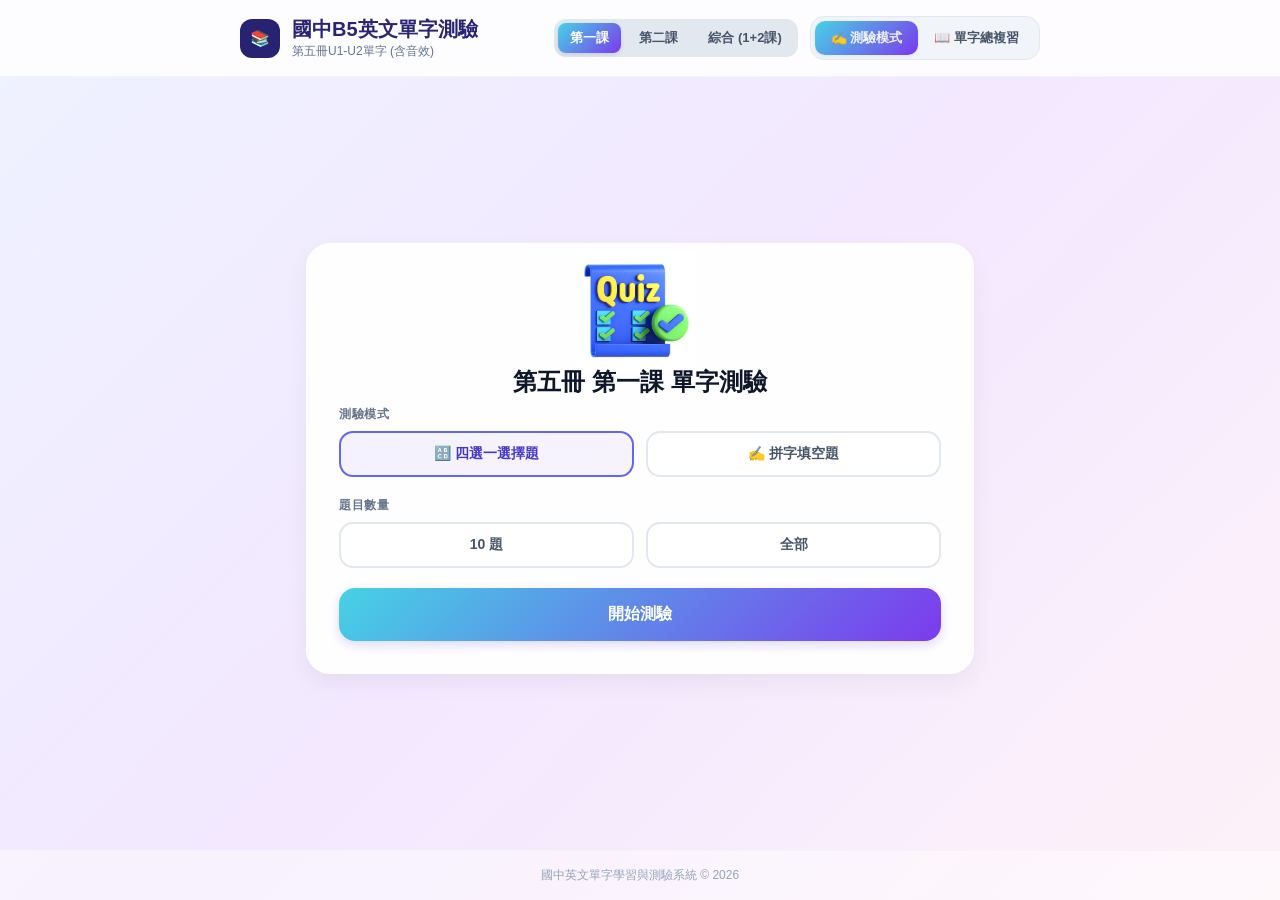
==== index.html @ d7a1de90 "調整layout" ====
<!DOCTYPE html>
<html lang="zh-TW">
<head>
    <meta charset="UTF-8">
    <meta name="viewport" content="width=device-width, initial-scale=1.0">
    <title>國中B5英單測驗</title>
   <link rel="stylesheet" href="style5.css">
</head>
<body>

    <header>
        <div class="header-container">
            <div class="logo-area">
                <div class="logo-icon">📚</div>
                <div class="logo-title">
                    <h1>國中B5英文單字測驗</h1>
                    <p id="current-lesson-subtitle">第五冊U1-U2單字 (含音效)</p>
                </div>
            </div>
            <div class="header-nav" id="tab-menu">
                <!-- 獨立的課程切換按鈕 (包含第一課、第二課、綜合測驗) -->
                <div class="lesson-group">
                    <button onclick="changeLesson('lesson1')" id="lesson1-btn" class="lesson-btn active">第一課</button>
                    <button onclick="changeLesson('lesson2')" id="lesson2-btn" class="lesson-btn">第二課</button>
                    <button onclick="changeLesson('mixed')" id="mixed-btn" class="lesson-btn">綜合 (1+2課)</button>
                </div>
                <!-- 模式切換按鈕 -->
                <div class="tabs">
                    <button onclick="switchTab('quiz')" id="tab-quiz" class="tab-btn active">✍️ 測驗模式</button>
                    <button onclick="switchTab('review')" id="tab-review" class="tab-btn">📖 單字總複習</button>
                </div>
            </div>
        </div>
    </header>

    <main>
        <div id="section-quiz">
            <div style="display:flex; justify-content:flex-end; margin-bottom:10px;">
                <div id="score-badge" class="hidden" style="background:#eef2ff; color:#4338ca; padding:6px 14px; border-radius:12px; font-weight:600; font-size:13px; border:1px solid #c7d2fe;">
                    得分: <span id="current-score">0</span> / <span id="total-questions-badge">10</span>
                </div>
            </div>

            <div id="welcome-screen" class="card">
                <div class="welcome-icon">  <img src="quiz-icon.jfif" alt="測驗圖示" class="small-icon"> </div>

                <h2 id="welcome-title">第五冊 第一課 單字測驗</h2>
                <!-- <p class="desc">請選擇測驗模式與題數：</p> -->

                <div class="section-label">測驗模式</div>
                <div class="grid-2">
                    <button type="button" id="mode-choice" onclick="setQuizMode('choice')" class="option-btn selected">🔠 四選一選擇題</button>
                    <button type="button" id="mode-spell" onclick="setQuizMode('spell')" class="option-btn">✍️ 拼字填空題</button>
                </div>

                <div class="section-label">題目數量</div>
                <div class="grid-2">
                    <button type="button" class="option-btn count-btn" onclick="setQuestionCount(10, this)">10 題</button>
                    <button type="button" class="option-btn count-btn" onclick="setQuestionCount('all', this)">全部</button>
                </div>

                <button onclick="startQuiz()" class="primary-btn">開始測驗</button>
            </div>

            <div id="quiz-screen" class="card hidden">
                <div class="progress-box">
                    <div class="progress-info">
                        <span id="question-progress">題目 1 / 10</span>
                        <span id="progress-percentage">10%</span>
                    </div>
                    <div class="progress-bar-bg">
                        <div id="progress-bar" class="progress-bar-fill"></div>
                    </div>
                </div>

                <div style="text-align: center;">
                    <span id="question-phonetic" class="phonetic-badge">['sæbdʒɪkt]</span>
                    <div style="font-size: 14px; font-weight: 600; color: #64748b;">請問下列中文對應的英文單字為何？</div>
                    <div id="question-meaning" class="meaning-box">學科 n.</div>
                </div>

                <div id="options-container" class="choice-grid"></div>

                <div id="spell-container" class="hidden">
                    <div class="spell-box">
                        <input type="text" id="spell-input" autocomplete="off" placeholder="請輸入英文單字..." class="spell-input">
                        <button onclick="submitSpelling()" class="spell-submit">送出</button>
                    </div>
                    <div id="spell-feedback" class="hidden" style="font-weight:600; font-size:14px; margin-top:8px;"></div>
                </div>

                <div style="display:flex; justify-content:flex-end; margin-top:20px;">
                    <button id="next-btn" onclick="nextQuestion()" disabled class="primary-btn" style="width: auto; padding: 12px 24px; background: #e2e8f0; color: #94a3b8; cursor: not-allowed; box-shadow:none;">下一題</button>
                </div>
            </div>

            <div id="result-screen" class="card hidden" style="text-align: center;">
                <!-- <div id="result-icon" class="welcome-icon">🏆</div> -->
                <h2>📝測驗完成！</h2>
                <!-- <p id="result-comment" class="desc">太棒了！你對單字的掌握度相當高！</p> -->
                
                <div style="background:#eef2ff; border:1px solid #c7d2fe; border-radius:16px; padding:20px; max-width:240px; margin: 0 auto 24px;">
                    <div style="font-size:12px; color:#4f46e5; font-weight:600; margin-bottom:4px;">最終得分</div>
                    <div style="font-size:36px; font-weight:800; color:#4338ca;"><span id="final-score">8</span> <span style="font-size:18px; color:#818cf8;" id="final-total">/ 10</span></div>
                </div>

                <div style="display:flex; gap:12px; justify-content:center; flex-wrap: wrap;">
                    <button onclick="startQuiz()" class="primary-btn" style="width:auto; padding:12px 24px;">再測驗一次</button>
                    <button onclick="reviewMistakes()" id="review-btn" class="hidden" style="padding:12px 24px; background:white; border:2px solid #e2e8f0; border-radius:16px; font-weight:600; color:#334155; cursor:pointer;">查看錯題解析</button>
                    <button onclick="resetToWelcome()" style="padding:12px 24px; background:#f1f5f9; border:2px solid #cbd5e1; border-radius:16px; font-weight:600; color:#334155; cursor:pointer;">🏠 回首頁</button>
                </div>
            </div>

            <div id="review-screen" class="card hidden">
                <h2>📖 錯題詳解</h2>
                <div id="mistakes-list" style="max-height: 50vh; overflow-y: auto; margin: 16px 0; display:flex; flex-direction:column; gap:12px;"></div>
                <button onclick="resetToWelcome()" class="primary-btn" style="background:#334155;">返回首頁</button>
            </div>
        </div>

        <div id="section-review" class="card hidden">
            <h2 id="review-title" style="margin-bottom:4px; text-align:left;">第五冊第一課單字總複習</h2>
            <p class="desc" style="text-align:left; margin-bottom:16px;">完整收錄本課核心單字，可透過搜尋欄快速查找。</p>
            <input type="text" id="vocab-search" oninput="filterVocabList()" placeholder="搜尋英文單字或中文意思..." class="search-input">
            
            <div class="table-container">
                <table>
                    <thead>
                        <tr>
                            <th>英文單字</th>
                            <th>音標</th>
                            <th>詞性與字義</th>
                        </tr>
                    </thead>
                    <tbody id="vocab-table-body"></tbody>
                </table>
            </div>
        </div>
    </main>

    <footer>
        國中英文單字學習與測驗系統 &copy; 2026
    </footer>

 <!-- 1. 先引入單字資料檔 -->
    <script src="juniorB5.js"></script>

    <script>
        // --- 音效工具 (Web Audio API) ---
        let audioCtx = null;

        function initAudio() {
            if (!audioCtx) {
                audioCtx = new (window.AudioContext || window.webkitAudioContext)();
            }
        }

        function playCorrectSound() {
            try {
                initAudio();
                if (audioCtx.state === 'suspended') audioCtx.resume();
                
                const now = audioCtx.currentTime;
                const osc1 = audioCtx.createOscillator();
                const gain1 = audioCtx.createGain();
                osc1.type = 'sine';
                osc1.frequency.setValueAtTime(587.33, now);
                gain1.gain.setValueAtTime(0.2, now);
                gain1.gain.exponentialRampToValueAtTime(0.001, now + 0.2);
                osc1.connect(gain1);
                gain1.connect(audioCtx.destination);
                osc1.start(now);
                osc1.stop(now + 0.2);

                const osc2 = audioCtx.createOscillator();
                const gain2 = audioCtx.createGain();
                osc2.type = 'sine';
                osc2.frequency.setValueAtTime(880, now + 0.15);
                gain2.gain.setValueAtTime(0.2, now + 0.15);
                gain2.gain.exponentialRampToValueAtTime(0.001, now + 0.4);
                osc2.connect(gain2);
                gain2.connect(audioCtx.destination);
                osc2.start(now + 0.15);
                osc2.stop(now + 0.4);
            } catch (e) {
                console.log(e);
            }
        }

        function playWrongSound() {
            try {
                initAudio();
                if (audioCtx.state === 'suspended') audioCtx.resume();

                const now = audioCtx.currentTime;
                const osc = audioCtx.createOscillator();
                const gain = audioCtx.createGain();
                
                osc.type = 'sawtooth';
                osc.frequency.setValueAtTime(220, now);
                osc.frequency.exponentialRampToValueAtTime(146.83, now + 0.35);
                
                gain.gain.setValueAtTime(0.15, now);
                gain.gain.exponentialRampToValueAtTime(0.001, now + 0.35);
                
                osc.connect(gain);
                gain.connect(audioCtx.destination);
                
                osc.start(now);
                osc.stop(now + 0.35);
            } catch (e) {
                console.log(e);
            }
        }

        // 單字資料庫
        
        // 自動組合混合單字庫（第一課 + 第二課）
        lessonsData.mixed = [...lessonsData.lesson1, ...lessonsData.lesson2];

        let currentLessonKey = 'lesson1';
        let vocabList = lessonsData[currentLessonKey];

        let selectedMode = 'choice';
        let questionCount = 10;
        let currentQuiz = [];
        let currentIndex = 0;
        let score = 0;
        let userAnswers = [];
        let answered = false;

        function changeLesson(lessonKey) {
            currentLessonKey = lessonKey;
            vocabList = lessonsData[currentLessonKey];
            
            // 切換按鈕樣式
            document.getElementById('lesson1-btn').className = lessonKey === 'lesson1' ? 'lesson-btn active' : 'lesson-btn';
            document.getElementById('lesson2-btn').className = lessonKey === 'lesson2' ? 'lesson-btn active' : 'lesson-btn';
            document.getElementById('mixed-btn').className = lessonKey === 'mixed' ? 'lesson-btn active' : 'lesson-btn';

            const lessonNames = {
                lesson1: "第五冊 第一課",
                lesson2: "第五冊 第二課",
                mixed: "第五冊 綜合 (1+2課)"
            };
            
            document.getElementById('current-lesson-subtitle').innerText = `${lessonNames[lessonKey]}核心單字庫 (含音效)`;
            document.getElementById('welcome-title').innerText = `${lessonNames[lessonKey]} 單字測驗`;
            document.getElementById('review-title').innerText = `${lessonNames[lessonKey]}單字總複習`;
            
                        
            if(!document.getElementById('section-review').classList.contains('hidden')) {
                renderVocabTable(vocabList);
            }
        }

        function switchTab(tab) {
            const btnQuiz = document.getElementById('tab-quiz');
            const btnReview = document.getElementById('tab-review');
            const secQuiz = document.getElementById('section-quiz');
            const secReview = document.getElementById('section-review');

            if (tab === 'quiz') {
                btnQuiz.className = "tab-btn active";
                btnReview.className = "tab-btn";
                secQuiz.classList.remove('hidden');
                secReview.classList.add('hidden');
            } else {
                btnReview.className = "tab-btn active";
                btnQuiz.className = "tab-btn";
                secReview.classList.remove('hidden');
                secQuiz.classList.add('hidden');
                renderVocabTable(vocabList);
            }
        }

        function renderVocabTable(data) {
            const tbody = document.getElementById('vocab-table-body');
            tbody.innerHTML = '';
            data.forEach(item => {
                const tr = document.createElement('tr');
                tr.innerHTML = `
                    <td style="font-weight:700; color:#4338ca;">${item.word}</td>
                    <td style="font-family:monospace; color:#64748b; font-size:12px;">${item.phonetic}</td>
                    <td>${item.meaning}</td>
                `;
                tbody.appendChild(tr);
            });
        }

        function filterVocabList() {
            const query = document.getElementById('vocab-search').value.toLowerCase();
            const filtered = vocabList.filter(item => 
                item.word.toLowerCase().includes(query) || 
                item.meaning.toLowerCase().includes(query) ||
                item.phonetic.toLowerCase().includes(query)
            );
            renderVocabTable(filtered);
        }

        function setQuizMode(mode) {
            selectedMode = mode;
            document.getElementById('mode-choice').className = mode === 'choice' ? 'option-btn selected' : 'option-btn';
            document.getElementById('mode-spell').className = mode === 'spell' ? 'option-btn selected' : 'option-btn';
        }

        function setQuestionCount(count, el) {
            questionCount = count;
            document.querySelectorAll('.count-btn').forEach(b => b.classList.remove('selected'));
            el.classList.add('selected');
        }

        function shuffleArray(array) {
            let currentIndex = array.length, randomIndex;
            while (currentIndex !== 0) {
                randomIndex = Math.floor(Math.random() * currentIndex);
                currentIndex--;
                [array[currentIndex], array[randomIndex]] = [array[randomIndex], array[currentIndex]];
            }
            return array;
        }

        function startQuiz() {

// 檢查是否為手機版（例如視窗寬度 <= 768px）
  if (window.innerWidth <= 768) {
    // 只有手機版才加上這個 class 來隱藏上方選項與設定
    document.body.classList.add('quiz-running');
  }

            score = 0;
            currentIndex = 0;
            userAnswers = [];
            
            const shuffled = shuffleArray([...vocabList]);


            // const actualCount = Math.min(questionCount, shuffled.length);
            // 判斷如果選擇的是 'all' 就用全部單字量，否則就是數字 (10)
            const actualCount = (questionCount === 'all') ? shuffled.length : Math.min(questionCount, shuffled.length);
            
            currentQuiz = shuffled.slice(0, actualCount).map(item => {
                const otherOptions = vocabList.filter(v => v.word !== item.word);
                const shuffledOthers = shuffleArray([...otherOptions]).slice(0, 3);
                const options = shuffleArray([item.word, ...shuffledOthers.map(o => o.word)]);
                return { ...item, options: options };
            });

            document.getElementById('total-questions-badge').innerText = actualCount;
            document.getElementById('welcome-screen').classList.add('hidden');
            document.getElementById('result-screen').classList.add('hidden');
            document.getElementById('review-screen').classList.add('hidden');
            document.getElementById('quiz-screen').classList.remove('hidden');
            document.getElementById('score-badge').classList.remove('hidden');

            loadQuestion();
        }

        function loadQuestion() {
            answered = false;
            const q = currentQuiz[currentIndex];
            const total = currentQuiz.length;
            const qNum = currentIndex + 1;

            document.getElementById('question-progress').innerText = `題目 ${qNum} / ${total}`;
            const percentage = Math.round((qNum / total) * 100);
            document.getElementById('progress-percentage').innerText = `${percentage}%`;
            document.getElementById('progress-bar').style.width = `${percentage}%`;
            document.getElementById('current-score').innerText = score;

            document.getElementById('question-phonetic').innerText = q.phonetic;
            document.getElementById('question-meaning').innerText = q.meaning;

            const choiceContainer = document.getElementById('options-container');
            const spellContainer = document.getElementById('spell-container');

            if (selectedMode === 'choice') {
                choiceContainer.classList.remove('hidden');
                spellContainer.classList.add('hidden');
                choiceContainer.innerHTML = '';
                
                q.options.forEach((opt, idx) => {
                    const btn = document.createElement('button');
                    btn.className = "choice-item";
                    btn.innerHTML = `<span><span class="choice-idx">${String.fromCharCode(65 + idx)}</span>${opt}</span>`;
                    btn.onclick = () => selectOption(opt, btn, q.word);
                    choiceContainer.appendChild(btn);
                });
            } else {
                choiceContainer.classList.add('hidden');
                spellContainer.classList.remove('hidden');
                const spellInput = document.getElementById('spell-input');
                spellInput.value = '';
                spellInput.disabled = false;
                spellInput.focus();
                document.getElementById('spell-feedback').classList.add('hidden');
            }

            const nextBtn = document.getElementById('next-btn');
            nextBtn.disabled = true;
            nextBtn.style.background = "#e2e8f0";
            nextBtn.style.color = "#94a3b8";
            nextBtn.style.cursor = "not-allowed";
        }

        function selectOption(selectedOpt, selectedBtn, correctWord) {
            if (answered) return;
            answered = true;

            const isCorrect = (selectedOpt === correctWord);
            if (isCorrect) {
                score++;
                playCorrectSound();
                selectedBtn.className = "choice-item correct";
                selectedBtn.innerHTML += `<span style="color:#059669; font-weight:700;">✓ 正確</span>`;
            } else {
                playWrongSound();
                selectedBtn.className = "choice-item wrong";
                selectedBtn.innerHTML += `<span style="color:#dc2626; font-weight:700;">✕ 錯誤</span>`;
                
                const allBtns = document.getElementById('options-container').children;
                for (let b of allBtns) {
                    if (b.innerText.includes(correctWord)) {
                        b.className = "choice-item correct";
                        b.innerHTML += `<span style="color:#059669; font-weight:700;">正確答案</span>`;
                    }
                }
            }

            userAnswers.push({ question: currentQuiz[currentIndex], selected: selectedOpt, correct: correctWord, isCorrect: isCorrect });
            document.getElementById('current-score').innerText = score;
            enableNextButton();
        }

        function submitSpelling() {
            if (answered) return;
            const spellInput = document.getElementById('spell-input');
            const userVal = spellInput.value.trim().toLowerCase();
            if (!userVal) return;

            answered = true;
            spellInput.disabled = true;

            const q = currentQuiz[currentIndex];
            const isCorrect = (userVal === q.word.toLowerCase());

            const feedback = document.getElementById('spell-feedback');
            feedback.classList.remove('hidden');

            if (isCorrect) {
                score++;
                playCorrectSound();
                feedback.style.color = "#059669";
                feedback.innerText = `✓ 答對了！正確答案是：${q.word}`;
            } else {
                playWrongSound();
                feedback.style.color = "#dc2626";
                feedback.innerText = `✕ 答錯了。正確答案為：${q.word}`;
            }

            userAnswers.push({ question: q, selected: spellInput.value.trim(), correct: q.word, isCorrect: isCorrect });
            document.getElementById('current-score').innerText = score;
            enableNextButton();
        }

        function enableNextButton() {
            const nextBtn = document.getElementById('next-btn');
            nextBtn.disabled = false;
            nextBtn.style.background = "linear-gradient(135deg, #4f46e5 0%, #7c3aed 100%)";
            nextBtn.style.color = "white";
            nextBtn.style.cursor = "pointer";
            
            if (currentIndex === currentQuiz.length - 1) {
                nextBtn.innerText = "查看成績";
            } else {
                nextBtn.innerText = "下一題";
            }
        }

        document.addEventListener('keydown', (e) => {
            if (e.key === 'Enter') {
                if (selectedMode === 'spell' && !document.getElementById('spell-container').classList.contains('hidden') && !answered) {
                    submitSpelling();
                } else if (!document.getElementById('next-btn').disabled && !document.getElementById('quiz-screen').classList.contains('hidden')) {
                    nextQuestion();
                }
            }
        });

        function nextQuestion() {
            currentIndex++;
            if (currentIndex < currentQuiz.length) {
                loadQuestion();
            } else {
                showResult();
            }
        }

        function showResult() {
            document.getElementById('quiz-screen').classList.add('hidden');
            document.getElementById('score-badge').classList.add('hidden');
            document.getElementById('result-screen').classList.remove('hidden');

            document.getElementById('final-score').innerText = score;
            document.getElementById('final-total').innerText = `/ ${currentQuiz.length}`;

            const reviewBtn = document.getElementById('review-btn');
            const hasMistakes = userAnswers.some(a => !a.isCorrect);
            if (hasMistakes) {
                reviewBtn.classList.remove('hidden');
            } else {
                reviewBtn.classList.add('hidden');
            }
        }

        function reviewMistakes() {
            document.getElementById('result-screen').classList.add('hidden');
            document.getElementById('review-screen').classList.remove('hidden');

            const container = document.getElementById('mistakes-list');
            container.innerHTML = '';

            const mistakes = userAnswers.filter(a => !a.isCorrect);
            mistakes.forEach(m => {
                const div = document.createElement('div');
                div.style.cssText = "background:#f8fafc; border:1px solid #e2e8f0; border-radius:14px; padding:14px; text-align:left;";
                div.innerHTML = `
                    <div style="display:flex; justify-content:space-between; align-items:center; margin-bottom:6px;">
                        <span style="font-weight:700; font-size:16px; color:#1e293b;">${m.question.meaning}</span>
                        <span style="background:#eef2ff; color:#4f46e5; padding:2px 8px; border-radius:6px; font-size:12px;">${m.question.phonetic}</span>
                    </div>
                    <div style="font-size:14px; display:flex; gap:16px;">
                        <span style="color:#dc2626;">你的回答: <b>${m.selected || '(未填寫)'}</b></span>
                        <span style="color:#059669;">正確答案: <b>${m.correct}</b></span>
                    </div>
                `;
                container.appendChild(div);
            });
        }

        function resetToWelcome() {
            document.getElementById('result-screen').classList.add('hidden');
            document.getElementById('review-screen').classList.add('hidden');
            document.getElementById('welcome-screen').classList.remove('hidden');

            // 確保回到首頁時解除手機版的隱藏狀態
            document.body.classList.remove('quiz-running');
        }
    </script>
</body>
</html>
---- style5.css ----
* { box-sizing: border-box; margin: 0; padding: 0; font-family: 'Segoe UI', Tahoma, Geneva, Verdana, sans-serif; }
        body { background: linear-gradient(135deg, #eef2ff 0%, #f3e8ff 50%, #fdf2f8 100%); min-height: 100vh; display: flex; flex-direction: column; justify-content: space-between; color: #1e293b; }
        header { background: rgba(255, 255, 255, 0.85); backdrop-filter: blur(10px); border-bottom: 1px solid #f1f5f9; padding: 16px 24px; position: sticky; top: 0; z-index: 50; }
        .header-container { max-width: 800px; margin: 0 auto; display: flex; justify-content: space-between; align-items: center; flex-wrap: wrap; gap: 12px; }
        
        /* 標題區 */
        .logo-area { display: flex; align-items: center; gap: 12px; }
        .logo-icon { background: #272372; color: white; padding: 10px; border-radius: 12px; font-weight: bold; }
        .logo-title h1 { font-size: 20px; color: #2b2474; }
        .logo-title p { font-size: 12px; color: #64748b; }
        
        .header-nav { display: flex; gap: 12px; align-items: center; flex-wrap: wrap; }
        
        /* 獨立的課程切換按鈕群組 */
        .lesson-group { display: flex; gap: 6px; background: #e2e8f0; padding: 4px; border-radius: 12px; }
        .lesson-btn { padding: 6px 12px; border-radius: 8px; font-size: 13px; font-weight: 600; border: none; cursor: pointer; transition: all 0.2s; background: transparent; color: #475569; }
        .lesson-btn.active { background: linear-gradient(135deg, #46d2e5 0%, #7c3aed 100%); color: white; box-shadow: 0 2px 4px rgba(0,0,0,0.1); }
        /* #4f46e5 */

        /* 測驗與單字複習 切換按鈕群組 */
        .tabs { display: flex; background: #f1f5f9; padding: 4px; border-radius: 14px; border: 1px solid #e2e8f0; }
        .tab-btn { padding: 8px 16px; border-radius: 10px; font-size: 13px; font-weight: 600; border: none; cursor: pointer; transition: all 0.2s; background: transparent; color: #475569; }
        .tab-btn.active { background: linear-gradient(135deg, #46d2e5 0%, #7c3aed 100%); color: #f5f4f8; box-shadow: 0 2px 4px rgba(0,0,0,0.05); }

        main { max-width: 700px; width: 100%; margin: 5px auto; padding: 0 16px; flex-grow: 1; display: flex; flex-direction: column; justify-content: center; }
        .card { background: rgba(255, 255, 255, 0.95); backdrop-filter: blur(10px); border-radius: 24px; padding: 32px; box-shadow: 0 10px 25px rgba(0,0,0,0.05); border: 1px solid #ffffff; margin-bottom: 20px; }
        
        .hidden { display: none !important; }
        
        .welcome-icon { width: 70px; height: 70px; background: #e0e7ff; color: #4f46e5; border-radius: 20px; display: flex; align-items: center; justify-content: center; font-size: 30px; margin: 0 auto 20px; }
        h2 { font-size: 24px; text-align: center; margin-bottom: 8px; color: #0f172a; }
        /* .desc { text-align: center; color: #64748b; font-size: 14px; margin-bottom: 24px; } */
        
        .section-label { font-size: 12px; font-weight: 700; color: #64748b; text-transform: uppercase; margin-bottom: 8px; letter-spacing: 0.5px; }
        .grid-2 { display: grid; grid-template-columns: 1fr 1fr; gap: 12px; margin-bottom: 20px; }
        .grid-3 { display: grid; grid-template-columns: 1fr 1fr 1fr; gap: 12px; margin-bottom: 24px; }
        
        .option-btn { padding: 12px; border-radius: 14px; border: 2px solid #e2e8f0; background: #ffffff; font-weight: 600; font-size: 14px; color: #475569; cursor: pointer; display: flex; align-items: center; justify-content: center; gap: 8px; transition: all 0.2s; }
        /* .option-btn.selected { border-color: #4f46e5; background: #eef2ff; color: #4f46e5; } */

        /* 被選中的選項按鈕：加入漂亮的漸層邊框或柔和底色 */

        .option-btn.selected {
            border-color: #6366f1;
            background: linear-gradient(135deg, rgba(99, 102, 241, 0.08) 0%, rgba(124, 58, 237, 0.05) 100%);
            color: #4338ca;
            /* box-shadow: 0 4px 12px rgba(99, 102, 241, 0.15); */
        }



        /* 開始測驗的按紐 */
      
        .primary-btn { width: 100%; padding: 16px; background: linear-gradient(135deg, #46d2e5 0%, #7c3aed 100%); color: white; border: none; border-radius: 16px; font-size: 16px; font-weight: 600; cursor: pointer; box-shadow: 0 4px 12px rgba(79, 70, 229, 0.2); transition: transform 0.1s, box-shadow 0.2s; }
        .primary-btn:hover { transform: scale(1.01); box-shadow: 0 6px 16px rgba(79, 70, 229, 0.3); }
        .primary-btn:active { transform: scale(0.99); }
        .primary-btn:disabled { background: #cbd5e1; cursor: not-allowed; box-shadow: none; transform: none; }

        .progress-box { margin-bottom: 20px; }
        .progress-info { display: flex; justify-content: space-between; font-size: 12px; font-weight: 600; color: #94a3b8; margin-bottom: 6px; }
        .progress-bar-bg { width: 100%; background: #f1f5f9; height: 10px; border-radius: 999px; overflow: hidden; }
        .progress-bar-fill { background: #4f46e5; height: 100%; width: 10%; transition: width 0.3s ease; border-radius: 999px; }

        .phonetic-badge { display: inline-block; background: #eef2ff; color: #4f46e5; font-size: 12px; padding: 4px 12px; border-radius: 999px; font-weight: 600; margin-bottom: 12px; }
        .meaning-box { font-size: 26px; font-weight: 800; color: #4338ca; background: #eef2ff; padding: 18px; border-radius: 16px; border: 1px solid #c7d2fe; text-align: center; margin: 16px 0 24px; }
        
        .choice-grid { display: grid; grid-template-columns: 1fr  1fr; gap: 12px; margin-bottom: 24px; }
        .choice-item { text-align: left; padding: 16px; border-radius: 16px; border: 2px solid #f1f5f9; background: #f8fafc; font-weight: 600; font-size: 18px; color: #334155; cursor: pointer; display: flex; align-items: center; justify-content: space-between; transition: all 0.2s; }
        .choice-item:hover { background: #eef2ff; border-color: #c7d2fe; }
        .choice-idx { width: 24px; height: 24px; background: #e2e8f0; color: #475569; border-radius: 6px; display: inline-flex; align-items: center; justify-content: center; font-size: 12px; margin-right: 12px; }
        
        .choice-item.correct { border-color: #10b981; background: #ecfdf5; color: #065f46; }
        .choice-item.wrong { border-color: #ef4444; background: #fef2f2; color: #991b1b; }

        .spell-box { display: flex; gap: 8px; margin-bottom: 24px; }
        .spell-input { flex-grow: 1; padding: 16px; border-radius: 16px; border: 2px solid #e2e8f0; font-size: 16px; font-weight: 600; outline: none; transition: border-color 0.2s; }
        .spell-input:focus { border-color: #4f46e5; }
        .spell-submit { padding: 0 24px; background: #4f46e5; color: white; border: none; border-radius: 16px; font-weight: 600; cursor: pointer; }
        
        .search-input { width: 100%; padding: 12px 16px; border-radius: 14px; border: 2px solid #e2e8f0; font-size: 14px; margin-bottom: 16px; outline: none; }
        .search-input:focus { border-color: #4f46e5; }
        .table-container { max-height: 55vh; overflow-y: auto; border: 1px solid #f1f5f9; border-radius: 12px; }
        table { width: 100%; border-collapse: collapse; text-align: left; }
        th { background: #f8fafc; padding: 12px; font-size: 12px; font-weight: 700; color: #64748b; position: sticky; top: 0; border-bottom: 1px solid #e2e8f0; }
        td { padding: 12px; font-size: 14px; border-bottom: 1px solid #f1f5f9; }
        tr:hover { background: #f8fafc; }

        footer { text-align: center; padding: 16px; font-size: 12px; color: #94a3b8; border-top: 1px solid #f1f5f9; background: rgba(255,255,255,0.4); }
   

        /* 預設（電腦版）維持原本的顯示 */
/* 當螢幕寬度小於或等於 768px（手機版尺寸）且進入測驗時 */
@media (max-width: 768px) {
  body.quiz-running #tab-menu,
  body.quiz-running #welcome-screen {
    display: none !important;
  }
  
  body.quiz-running #quiz-screen {
    margin-top: 0 !important;
  }
}



.small-icon {
    width: 120px;       /* 依需求調整圖示大小，例如 20px 到 32px */
    height: 120px;
    object-fit: contain;
    vertical-align: middle; /* 讓圖示與旁邊的文字垂直置中對齊 */
    margin-right: 6px;      /* 圖示與文字的間距 */
}
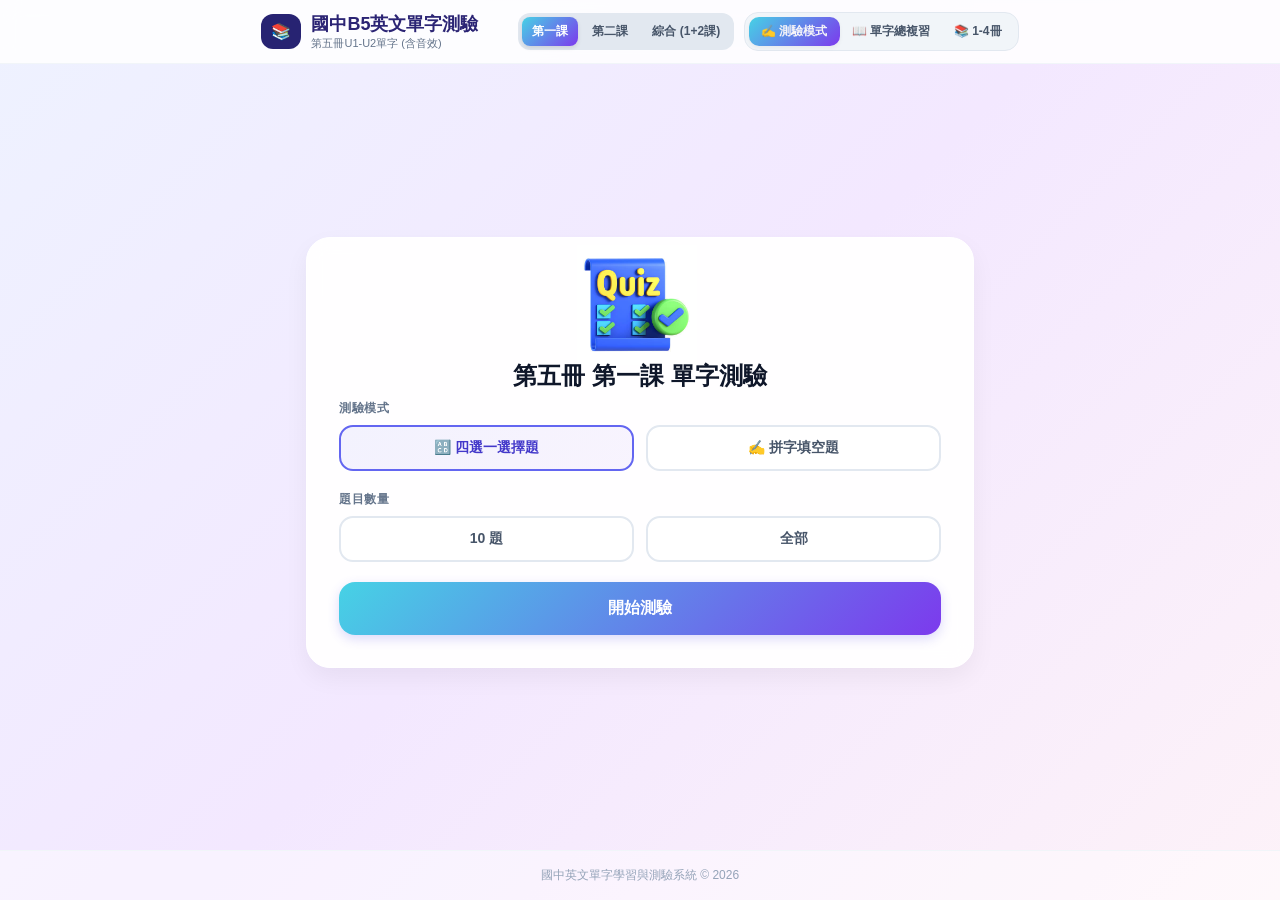
==== commit 734f686d: "增加第1-3冊單字" ====
--- a/index.html
+++ b/index.html
@@ -28,6 +28,8 @@
                 <div class="tabs">
                     <button onclick="switchTab('quiz')" id="tab-quiz" class="tab-btn active">✍️ 測驗模式</button>
                     <button onclick="switchTab('review')" id="tab-review" class="tab-btn">📖 單字總複習</button>
+                    <button onclick="location.href='index_whole.html'" class="tab-btn">📚 1-4冊</button>
+                   
                 </div>
             </div>
         </div>
@@ -241,7 +243,8 @@
             const lessonNames = {
                 lesson1: "第五冊 第一課",
                 lesson2: "第五冊 第二課",
-                mixed: "第五冊 綜合 (1+2課)"
+                mixed: "第五冊 綜合 (1+2課)"           
+                
             };
             
             document.getElementById('current-lesson-subtitle').innerText = `${lessonNames[lessonKey]}核心單字庫 (含音效)`;
--- a/style5.css
+++ b/style5.css
@@ -1,96 +1,84 @@
+* { box-sizing: border-box; margin: 0; padding: 0; font-family: 'Segoe UI', Tahoma, Geneva, Verdana, sans-serif; }
+body { background: linear-gradient(135deg, #eef2ff 0%, #f3e8ff 50%, #fdf2f8 100%); min-height: 100vh; display: flex; flex-direction: column; justify-content: space-between; color: #1e293b; }
+header { background: rgba(255, 255, 255, 0.85); backdrop-filter: blur(10px); border-bottom: 1px solid #f1f5f9; padding: 12px 24px; position: sticky; top: 0; z-index: 50; }
 
-        * { box-sizing: border-box; margin: 0; padding: 0; font-family: 'Segoe UI', Tahoma, Geneva, Verdana, sans-serif; }
-        body { background: linear-gradient(135deg, #eef2ff 0%, #f3e8ff 50%, #fdf2f8 100%); min-height: 100vh; display: flex; flex-direction: column; justify-content: space-between; color: #1e293b; }
-        header { background: rgba(255, 255, 255, 0.85); backdrop-filter: blur(10px); border-bottom: 1px solid #f1f5f9; padding: 16px 24px; position: sticky; top: 0; z-index: 50; }
-        .header-container { max-width: 800px; margin: 0 auto; display: flex; justify-content: space-between; align-items: center; flex-wrap: wrap; gap: 12px; }
-        
-        /* 標題區 */
-        .logo-area { display: flex; align-items: center; gap: 12px; }
-        .logo-icon { background: #272372; color: white; padding: 10px; border-radius: 12px; font-weight: bold; }
-        .logo-title h1 { font-size: 20px; color: #2b2474; }
-        .logo-title p { font-size: 12px; color: #64748b; }
-        
-        .header-nav { display: flex; gap: 12px; align-items: center; flex-wrap: wrap; }
-        
-        /* 獨立的課程切換按鈕群組 */
-        .lesson-group { display: flex; gap: 6px; background: #e2e8f0; padding: 4px; border-radius: 12px; }
-        .lesson-btn { padding: 6px 12px; border-radius: 8px; font-size: 13px; font-weight: 600; border: none; cursor: pointer; transition: all 0.2s; background: transparent; color: #475569; }
-        .lesson-btn.active { background: linear-gradient(135deg, #46d2e5 0%, #7c3aed 100%); color: white; box-shadow: 0 2px 4px rgba(0,0,0,0.1); }
-        /* #4f46e5 */
+/* 修正：把寬度限制放寬，並強制設定不換行 (nowrap) */
+.header-container { max-width: 1400px; margin: 0 auto; display: flex; justify-content: center; align-items: center; flex-wrap: nowrap; gap: 40px; }
+/* 標題區 */
+.logo-area { display: flex; align-items: center; gap: 10px; flex-shrink: 0; }
+.logo-icon { background: #272372; color: white; padding: 8px 10px; border-radius: 12px; font-weight: bold; }
+.logo-title h1 { font-size: 18px; color: #2b2474; white-space: nowrap; }
+.logo-title p { font-size: 11px; color: #64748b; white-space: nowrap; }
 
-        /* 測驗與單字複習 切換按鈕群組 */
-        .tabs { display: flex; background: #f1f5f9; padding: 4px; border-radius: 14px; border: 1px solid #e2e8f0; }
-        .tab-btn { padding: 8px 16px; border-radius: 10px; font-size: 13px; font-weight: 600; border: none; cursor: pointer; transition: all 0.2s; background: transparent; color: #475569; }
-        .tab-btn.active { background: linear-gradient(135deg, #46d2e5 0%, #7c3aed 100%); color: #f5f4f8; box-shadow: 0 2px 4px rgba(0,0,0,0.05); }
+/* 導覽列與按鈕區同樣強制不換行 */
+.header-nav { display: flex; gap: 10px; align-items: center; flex-wrap: nowrap; flex-shrink: 0; }
 
-        main { max-width: 700px; width: 100%; margin: 5px auto; padding: 0 16px; flex-grow: 1; display: flex; flex-direction: column; justify-content: center; }
-        .card { background: rgba(255, 255, 255, 0.95); backdrop-filter: blur(10px); border-radius: 24px; padding: 32px; box-shadow: 0 10px 25px rgba(0,0,0,0.05); border: 1px solid #ffffff; margin-bottom: 20px; }
-        
-        .hidden { display: none !important; }
-        
-        .welcome-icon { width: 70px; height: 70px; background: #e0e7ff; color: #4f46e5; border-radius: 20px; display: flex; align-items: center; justify-content: center; font-size: 30px; margin: 0 auto 20px; }
-        h2 { font-size: 24px; text-align: center; margin-bottom: 8px; color: #0f172a; }
-        /* .desc { text-align: center; color: #64748b; font-size: 14px; margin-bottom: 24px; } */
-        
-        .section-label { font-size: 12px; font-weight: 700; color: #64748b; text-transform: uppercase; margin-bottom: 8px; letter-spacing: 0.5px; }
-        .grid-2 { display: grid; grid-template-columns: 1fr 1fr; gap: 12px; margin-bottom: 20px; }
-        .grid-3 { display: grid; grid-template-columns: 1fr 1fr 1fr; gap: 12px; margin-bottom: 24px; }
-        
-        .option-btn { padding: 12px; border-radius: 14px; border: 2px solid #e2e8f0; background: #ffffff; font-weight: 600; font-size: 14px; color: #475569; cursor: pointer; display: flex; align-items: center; justify-content: center; gap: 8px; transition: all 0.2s; }
-        /* .option-btn.selected { border-color: #4f46e5; background: #eef2ff; color: #4f46e5; } */
+/* 獨立的課程切換按鈕群組 */
+.lesson-group { display: flex; gap: 4px; background: #e2e8f0; padding: 4px; border-radius: 12px; flex-wrap: nowrap; }
+.lesson-btn { padding: 6px 10px; border-radius: 8px; font-size: 12px; font-weight: 600; border: none; cursor: pointer; transition: all 0.2s; background: transparent; color: #475569; white-space: nowrap; }
+.lesson-btn.active { background: linear-gradient(135deg, #46d2e5 0%, #7c3aed 100%); color: white; box-shadow: 0 2px 4px rgba(0,0,0,0.1); }
 
-        /* 被選中的選項按鈕：加入漂亮的漸層邊框或柔和底色 */
+/* 測驗與單字複習 切換按鈕群組 */
+.tabs { display: flex; background: #f1f5f9; padding: 4px; border-radius: 14px; border: 1px solid #e2e8f0; flex-wrap: nowrap; }
+.tab-btn { padding: 6px 12px; border-radius: 10px; font-size: 12px; font-weight: 600; border: none; cursor: pointer; transition: all 0.2s; background: transparent; color: #475569; white-space: nowrap; }
+.tab-btn.active { background: linear-gradient(135deg, #46d2e5 0%, #7c3aed 100%); color: #f5f4f8; box-shadow: 0 2px 4px rgba(0,0,0,0.05); }
 
-        .option-btn.selected {
-            border-color: #6366f1;
-            background: linear-gradient(135deg, rgba(99, 102, 241, 0.08) 0%, rgba(124, 58, 237, 0.05) 100%);
-            color: #4338ca;
-            /* box-shadow: 0 4px 12px rgba(99, 102, 241, 0.15); */
-        }
+main { max-width: 700px; width: 100%; margin: 5px auto; padding: 0 16px; flex-grow: 1; display: flex; flex-direction: column; justify-content: center; }
+.card { background: rgba(255, 255, 255, 0.95); backdrop-filter: blur(10px); border-radius: 24px; padding: 32px; box-shadow: 0 10px 25px rgba(0,0,0,0.05); border: 1px solid #ffffff; margin-bottom: 20px; }
 
+.hidden { display: none !important; }
 
+.welcome-icon { width: 70px; height: 70px; background: #e0e7ff; color: #4f46e5; border-radius: 20px; display: flex; align-items: center; justify-content: center; font-size: 30px; margin: 0 auto 20px; }
+h2 { font-size: 24px; text-align: center; margin-bottom: 8px; color: #0f172a; }
 
-        /* 開始測驗的按紐 */
-      
-        .primary-btn { width: 100%; padding: 16px; background: linear-gradient(135deg, #46d2e5 0%, #7c3aed 100%); color: white; border: none; border-radius: 16px; font-size: 16px; font-weight: 600; cursor: pointer; box-shadow: 0 4px 12px rgba(79, 70, 229, 0.2); transition: transform 0.1s, box-shadow 0.2s; }
-        .primary-btn:hover { transform: scale(1.01); box-shadow: 0 6px 16px rgba(79, 70, 229, 0.3); }
-        .primary-btn:active { transform: scale(0.99); }
-        .primary-btn:disabled { background: #cbd5e1; cursor: not-allowed; box-shadow: none; transform: none; }
+.section-label { font-size: 12px; font-weight: 700; color: #64748b; text-transform: uppercase; margin-bottom: 8px; letter-spacing: 0.5px; }
+.grid-2 { display: grid; grid-template-columns: 1fr 1fr; gap: 12px; margin-bottom: 20px; }
+.grid-3 { display: grid; grid-template-columns: 1fr 1fr 1fr; gap: 12px; margin-bottom: 24px; }
 
-        .progress-box { margin-bottom: 20px; }
-        .progress-info { display: flex; justify-content: space-between; font-size: 12px; font-weight: 600; color: #94a3b8; margin-bottom: 6px; }
-        .progress-bar-bg { width: 100%; background: #f1f5f9; height: 10px; border-radius: 999px; overflow: hidden; }
-        .progress-bar-fill { background: #4f46e5; height: 100%; width: 10%; transition: width 0.3s ease; border-radius: 999px; }
+.option-btn { padding: 12px; border-radius: 14px; border: 2px solid #e2e8f0; background: #ffffff; font-weight: 600; font-size: 14px; color: #475569; cursor: pointer; display: flex; align-items: center; justify-content: center; gap: 8px; transition: all 0.2s; }
 
-        .phonetic-badge { display: inline-block; background: #eef2ff; color: #4f46e5; font-size: 12px; padding: 4px 12px; border-radius: 999px; font-weight: 600; margin-bottom: 12px; }
-        .meaning-box { font-size: 26px; font-weight: 800; color: #4338ca; background: #eef2ff; padding: 18px; border-radius: 16px; border: 1px solid #c7d2fe; text-align: center; margin: 16px 0 24px; }
-        
-        .choice-grid { display: grid; grid-template-columns: 1fr  1fr; gap: 12px; margin-bottom: 24px; }
-        .choice-item { text-align: left; padding: 16px; border-radius: 16px; border: 2px solid #f1f5f9; background: #f8fafc; font-weight: 600; font-size: 18px; color: #334155; cursor: pointer; display: flex; align-items: center; justify-content: space-between; transition: all 0.2s; }
-        .choice-item:hover { background: #eef2ff; border-color: #c7d2fe; }
-        .choice-idx { width: 24px; height: 24px; background: #e2e8f0; color: #475569; border-radius: 6px; display: inline-flex; align-items: center; justify-content: center; font-size: 12px; margin-right: 12px; }
-        
-        .choice-item.correct { border-color: #10b981; background: #ecfdf5; color: #065f46; }
-        .choice-item.wrong { border-color: #ef4444; background: #fef2f2; color: #991b1b; }
+.option-btn.selected {
+    border-color: #6366f1;
+    background: linear-gradient(135deg, rgba(99, 102, 241, 0.08) 0%, rgba(124, 58, 237, 0.05) 100%);
+    color: #4338ca;
+}
 
-        .spell-box { display: flex; gap: 8px; margin-bottom: 24px; }
-        .spell-input { flex-grow: 1; padding: 16px; border-radius: 16px; border: 2px solid #e2e8f0; font-size: 16px; font-weight: 600; outline: none; transition: border-color 0.2s; }
-        .spell-input:focus { border-color: #4f46e5; }
-        .spell-submit { padding: 0 24px; background: #4f46e5; color: white; border: none; border-radius: 16px; font-weight: 600; cursor: pointer; }
-        
-        .search-input { width: 100%; padding: 12px 16px; border-radius: 14px; border: 2px solid #e2e8f0; font-size: 14px; margin-bottom: 16px; outline: none; }
-        .search-input:focus { border-color: #4f46e5; }
-        .table-container { max-height: 55vh; overflow-y: auto; border: 1px solid #f1f5f9; border-radius: 12px; }
-        table { width: 100%; border-collapse: collapse; text-align: left; }
-        th { background: #f8fafc; padding: 12px; font-size: 12px; font-weight: 700; color: #64748b; position: sticky; top: 0; border-bottom: 1px solid #e2e8f0; }
-        td { padding: 12px; font-size: 14px; border-bottom: 1px solid #f1f5f9; }
-        tr:hover { background: #f8fafc; }
+.primary-btn { width: 100%; padding: 16px; background: linear-gradient(135deg, #46d2e5 0%, #7c3aed 100%); color: white; border: none; border-radius: 16px; font-size: 16px; font-weight: 600; cursor: pointer; box-shadow: 0 4px 12px rgba(79, 70, 229, 0.2); transition: transform 0.1s, box-shadow 0.2s; }
+.primary-btn:hover { transform: scale(1.01); box-shadow: 0 6px 16px rgba(79, 70, 229, 0.3); }
+.primary-btn:active { transform: scale(0.99); }
+.primary-btn:disabled { background: #cbd5e1; cursor: not-allowed; box-shadow: none; transform: none; }
 
-        footer { text-align: center; padding: 16px; font-size: 12px; color: #94a3b8; border-top: 1px solid #f1f5f9; background: rgba(255,255,255,0.4); }
-   
+.progress-box { margin-bottom: 20px; }
+.progress-info { display: flex; justify-content: space-between; font-size: 12px; font-weight: 600; color: #94a3b8; margin-bottom: 6px; }
+.progress-bar-bg { width: 100%; background: #f1f5f9; height: 10px; border-radius: 999px; overflow: hidden; }
+.progress-bar-fill { background: #4f46e5; height: 100%; width: 10%; transition: width 0.3s ease; border-radius: 999px; }
 
-        /* 預設（電腦版）維持原本的顯示 */
-/* 當螢幕寬度小於或等於 768px（手機版尺寸）且進入測驗時 */
+.phonetic-badge { display: inline-block; background: #eef2ff; color: #4f46e5; font-size: 12px; padding: 4px 12px; border-radius: 999px; font-weight: 600; margin-bottom: 12px; }
+.meaning-box { font-size: 26px; font-weight: 800; color: #4338ca; background: #eef2ff; padding: 18px; border-radius: 16px; border: 1px solid #c7d2fe; text-align: center; margin: 16px 0 24px; }
+
+.choice-grid { display: grid; grid-template-columns: 1fr 1fr; gap: 12px; margin-bottom: 24px; }
+.choice-item { text-align: left; padding: 16px; border-radius: 16px; border: 2px solid #f1f5f9; background: #f8fafc; font-weight: 600; font-size: 18px; color: #334155; cursor: pointer; display: flex; align-items: center; justify-content: space-between; transition: all 0.2s; }
+.choice-item:hover { background: #eef2ff; border-color: #c7d2fe; }
+.choice-idx { width: 24px; height: 24px; background: #e2e8f0; color: #475569; border-radius: 6px; display: inline-flex; align-items: center; justify-content: center; font-size: 12px; margin-right: 12px; }
+
+.choice-item.correct { border-color: #10b981; background: #ecfdf5; color: #065f46; }
+.choice-item.wrong { border-color: #ef4444; background: #fef2f2; color: #991b1b; }
+
+.spell-box { display: flex; gap: 8px; margin-bottom: 24px; }
+.spell-input { flex-grow: 1; padding: 16px; border-radius: 16px; border: 2px solid #e2e8f0; font-size: 16px; font-weight: 600; outline: none; transition: border-color 0.2s; }
+.spell-input:focus { border-color: #4f46e5; }
+.spell-submit { padding: 0 24px; background: #4f46e5; color: white; border: none; border-radius: 16px; font-weight: 600; cursor: pointer; }
+
+.search-input { width: 100%; padding: 12px 16px; border-radius: 14px; border: 2px solid #e2e8f0; font-size: 14px; margin-bottom: 16px; outline: none; }
+.search-input:focus { border-color: #4f46e5; }
+.table-container { max-height: 55vh; overflow-y: auto; border: 1px solid #f1f5f9; border-radius: 12px; }
+table { width: 100%; border-collapse: collapse; text-align: left; }
+th { background: #f8fafc; padding: 12px; font-size: 12px; font-weight: 700; color: #64748b; position: sticky; top: 0; border-bottom: 1px solid #e2e8f0; }
+td { padding: 12px; font-size: 14px; border-bottom: 1px solid #f1f5f9; }
+tr:hover { background: #f8fafc; }
+
+footer { text-align: center; padding: 16px; font-size: 12px; color: #94a3b8; border-top: 1px solid #f1f5f9; background: rgba(255,255,255,0.4); }
+
 @media (max-width: 768px) {
   body.quiz-running #tab-menu,
   body.quiz-running #welcome-screen {
@@ -102,12 +90,10 @@
   }
 }
 
-
-
 .small-icon {
-    width: 120px;       /* 依需求調整圖示大小，例如 20px 到 32px */
+    width: 120px;
     height: 120px;
     object-fit: contain;
-    vertical-align: middle; /* 讓圖示與旁邊的文字垂直置中對齊 */
-    margin-right: 6px;      /* 圖示與文字的間距 */
+    vertical-align: middle;
+    margin-right: 6px;
 }
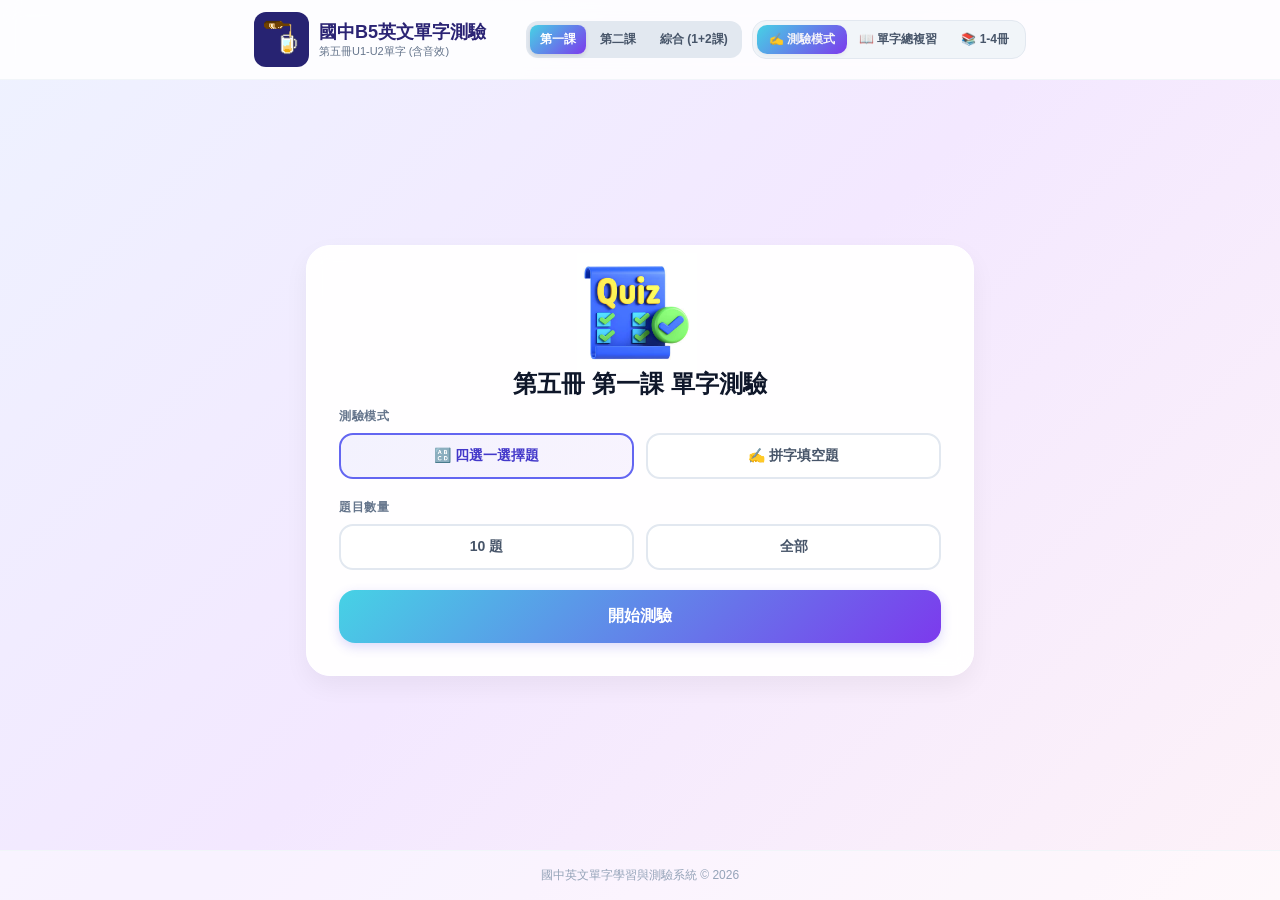
==== commit 15ea1f76: "增加倒酒圖片" ====
--- a/index.html
+++ b/index.html
@@ -11,7 +11,9 @@
     <header>
         <div class="header-container">
             <div class="logo-area">
-                <div class="logo-icon">📚</div>
+                <div class="logo-icon">
+                     <img src="logo2.gif" alt="icon" style="width: 35px; height: 35px;">
+                </div>
                 <div class="logo-title">
                     <h1>國中B5英文單字測驗</h1>
                     <p id="current-lesson-subtitle">第五冊U1-U2單字 (含音效)</p>
--- a/style5.css
+++ b/style5.css
@@ -79,7 +79,43 @@
 
 footer { text-align: center; padding: 16px; font-size: 12px; color: #94a3b8; border-top: 1px solid #f1f5f9; background: rgba(255,255,255,0.4); }
 
+
+/* 手機版排版優化：螢幕小於或等於 768px 時 */
 @media (max-width: 768px) {
+  /* 讓最外層容器改為上下垂直排列，並置中或靠左 */
+  .header-container {
+    flex-direction: column !important;
+    align-items: stretch !important;
+    gap: 12px !important;
+  }
+
+  /* 上方的 Logo 區保持在同一行 */
+  .logo-area {
+    justify-content: space-between;
+    width: 100%;
+  }
+
+  /* 下方的按鈕群組在手機上自動延展，並允許適當換行避免擠壓 */
+  .header-nav {
+    flex-direction: column !important;
+    width: 100% !important;
+    gap: 8px !important;
+  }
+
+  .lesson-group, .tabs {
+    display: flex !important;
+    width: 100% !important;
+    justify-content: center;
+  }
+
+  .lesson-btn, .tab-btn {
+    flex: 1; /* 讓按鈕在手機上平均分配寬度 */
+    text-align: center;
+    padding: 8px 4px;
+    font-size: 11px;
+  }
+
+  /* 原本在測驗開始時隱藏選單的設定維持 */
   body.quiz-running #tab-menu,
   body.quiz-running #welcome-screen {
     display: none !important;
@@ -90,6 +126,9 @@
   }
 }
 
+
+
+
 .small-icon {
     width: 120px;
     height: 120px;
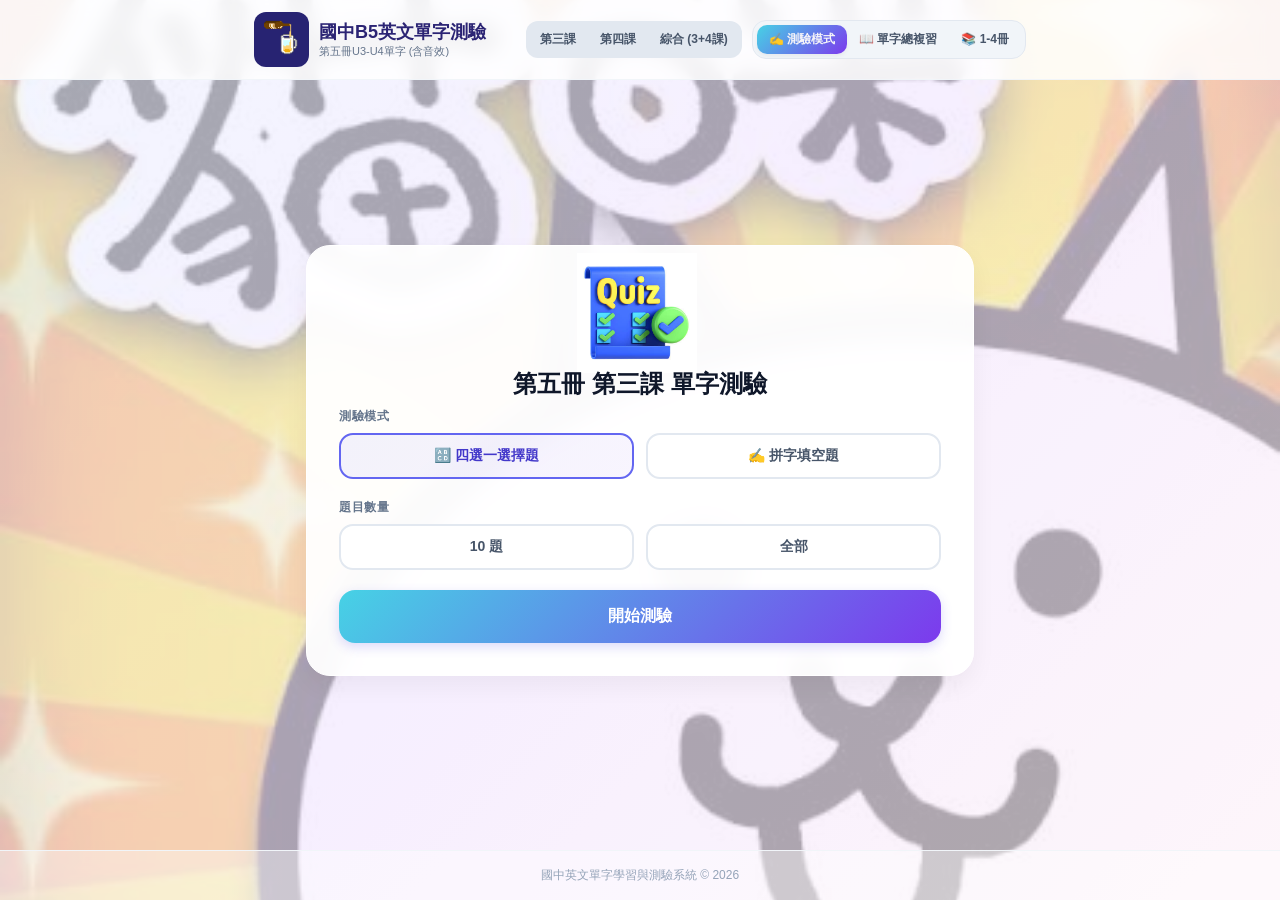
==== commit 2f3693b7: "修改單字格式與新增第五冊第3、4課單字" ====
--- a/index.html
+++ b/index.html
@@ -16,15 +16,17 @@
                 </div>
                 <div class="logo-title">
                     <h1>國中B5英文單字測驗</h1>
-                    <p id="current-lesson-subtitle">第五冊U1-U2單字 (含音效)</p>
+                    <p id="current-lesson-subtitle">第五冊U3-U4單字 (含音效)</p>
                 </div>
             </div>
             <div class="header-nav" id="tab-menu">
-                <!-- 獨立的課程切換按鈕 (包含第一課、第二課、綜合測驗) -->
+                <!-- 獨立的課程切換按鈕 (包含第三課、第四課、綜合測驗) -->
                 <div class="lesson-group">
-                    <button onclick="changeLesson('lesson1')" id="lesson1-btn" class="lesson-btn active">第一課</button>
-                    <button onclick="changeLesson('lesson2')" id="lesson2-btn" class="lesson-btn">第二課</button>
-                    <button onclick="changeLesson('mixed')" id="mixed-btn" class="lesson-btn">綜合 (1+2課)</button>
+                    <!-- <button onclick="changeLesson('lesson1')" id="lesson1-btn" class="lesson-btn active">第一課</button> -->
+                    <!-- <button onclick="changeLesson('lesson2')" id="lesson2-btn" class="lesson-btn">第二課</button> -->
+                    <button onclick="changeLesson('lesson3')" id="lesson3-btn" class="lesson-btn">第三課</button>
+                    <button onclick="changeLesson('lesson4')" id="lesson4-btn" class="lesson-btn">第四課</button>
+                    <button onclick="changeLesson('mixed')" id="mixed-btn" class="lesson-btn">綜合 (3+4課)</button>
                 </div>
                 <!-- 模式切換按鈕 -->
                 <div class="tabs">
@@ -48,7 +50,7 @@
             <div id="welcome-screen" class="card">
                 <div class="welcome-icon">  <img src="quiz-icon.jfif" alt="測驗圖示" class="small-icon"> </div>
 
-                <h2 id="welcome-title">第五冊 第一課 單字測驗</h2>
+                <h2 id="welcome-title">第五冊 第三課 單字測驗</h2>
                 <!-- <p class="desc">請選擇測驗模式與題數：</p> -->
 
                 <div class="section-label">測驗模式</div>
@@ -124,7 +126,7 @@
 
         <div id="section-review" class="card hidden">
             <h2 id="review-title" style="margin-bottom:4px; text-align:left;">第五冊第一課單字總複習</h2>
-            <p class="desc" style="text-align:left; margin-bottom:16px;">完整收錄本課核心單字，可透過搜尋欄快速查找。</p>
+            <!-- <p class="desc" style="text-align:left; margin-bottom:16px;">完整收錄本課核心單字，可透過搜尋欄快速查找。</p> -->
             <input type="text" id="vocab-search" oninput="filterVocabList()" placeholder="搜尋英文單字或中文意思..." class="search-input">
             
             <div class="table-container">
@@ -220,9 +222,16 @@
         // 單字資料庫
         
         // 自動組合混合單字庫（第一課 + 第二課）
-        lessonsData.mixed = [...lessonsData.lesson1, ...lessonsData.lesson2];
-
-        let currentLessonKey = 'lesson1';
+        lessonsData.mixed = [
+                                // ...lessonsData.lesson1, 
+                                //...lessonsData.lesson2, 
+                             ...lessonsData.lesson3, 
+                             ...lessonsData.lesson4
+                        
+                            
+                            ];
+
+        let currentLessonKey = 'lesson3';
         let vocabList = lessonsData[currentLessonKey];
 
         let selectedMode = 'choice';
@@ -238,15 +247,19 @@
             vocabList = lessonsData[currentLessonKey];
             
             // 切換按鈕樣式
-            document.getElementById('lesson1-btn').className = lessonKey === 'lesson1' ? 'lesson-btn active' : 'lesson-btn';
-            document.getElementById('lesson2-btn').className = lessonKey === 'lesson2' ? 'lesson-btn active' : 'lesson-btn';
+            // document.getElementById('lesson1-btn').className = lessonKey === 'lesson1' ? 'lesson-btn active' : 'lesson-btn';
+            // document.getElementById('lesson2-btn').className = lessonKey === 'lesson2' ? 'lesson-btn active' : 'lesson-btn';
+            document.getElementById('lesson3-btn').className = lessonKey === 'lesson3' ? 'lesson-btn active' : 'lesson-btn';
+            document.getElementById('lesson4-btn').className = lessonKey === 'lesson4' ? 'lesson-btn active' : 'lesson-btn';
             document.getElementById('mixed-btn').className = lessonKey === 'mixed' ? 'lesson-btn active' : 'lesson-btn';
 
             const lessonNames = {
-                lesson1: "第五冊 第一課",
-                lesson2: "第五冊 第二課",
-                mixed: "第五冊 綜合 (1+2課)"           
-                
+                // lesson1: "第五冊 第一課",
+                // lesson2: "第五冊 第二課",
+                lesson3: "第五冊 第三課",
+                lesson4: "第五冊 第四課",
+                // mixed: "第五冊 綜合 (1+2課)"           
+                mixed: "第五冊 綜合 (3+4課)"
             };
             
             document.getElementById('current-lesson-subtitle').innerText = `${lessonNames[lessonKey]}核心單字庫 (含音效)`;
--- a/style5.css
+++ b/style5.css
@@ -1,12 +1,27 @@
 * { box-sizing: border-box; margin: 0; padding: 0; font-family: 'Segoe UI', Tahoma, Geneva, Verdana, sans-serif; }
 body { background: linear-gradient(135deg, #eef2ff 0%, #f3e8ff 50%, #fdf2f8 100%); min-height: 100vh; display: flex; flex-direction: column; justify-content: space-between; color: #1e293b; }
+/* 建立一個獨立的背景圖層來調整透明度 */
+        body::before {
+            content: "";
+            position: fixed;
+            top: 0;
+            left: 0;
+            width: 100%;
+            height: 100%;
+            background: url('cat-bg.gif') no-repeat center center;
+            background-size: cover;
+            opacity: 0.3; /* 數字越小越透明（0.1 ~ 1 之間，例如 0.3 代表 30% 不透明度） */
+            z-index: -1; /* 讓圖片保持在所有內容的最底層 */
+        }
+
+
 header { background: rgba(255, 255, 255, 0.85); backdrop-filter: blur(10px); border-bottom: 1px solid #f1f5f9; padding: 12px 24px; position: sticky; top: 0; z-index: 50; }
 
 /* 修正：把寬度限制放寬，並強制設定不換行 (nowrap) */
 .header-container { max-width: 1400px; margin: 0 auto; display: flex; justify-content: center; align-items: center; flex-wrap: nowrap; gap: 40px; }
 /* 標題區 */
 .logo-area { display: flex; align-items: center; gap: 10px; flex-shrink: 0; }
-.logo-icon { background: #272372; color: white; padding: 8px 10px; border-radius: 12px; font-weight: bold; }
+.logo-icon { background: #272372; color: #c8d1db; padding: 8px 10px; border-radius: 12px; font-weight: bold; }
 .logo-title h1 { font-size: 18px; color: #2b2474; white-space: nowrap; }
 .logo-title p { font-size: 11px; color: #64748b; white-space: nowrap; }
 
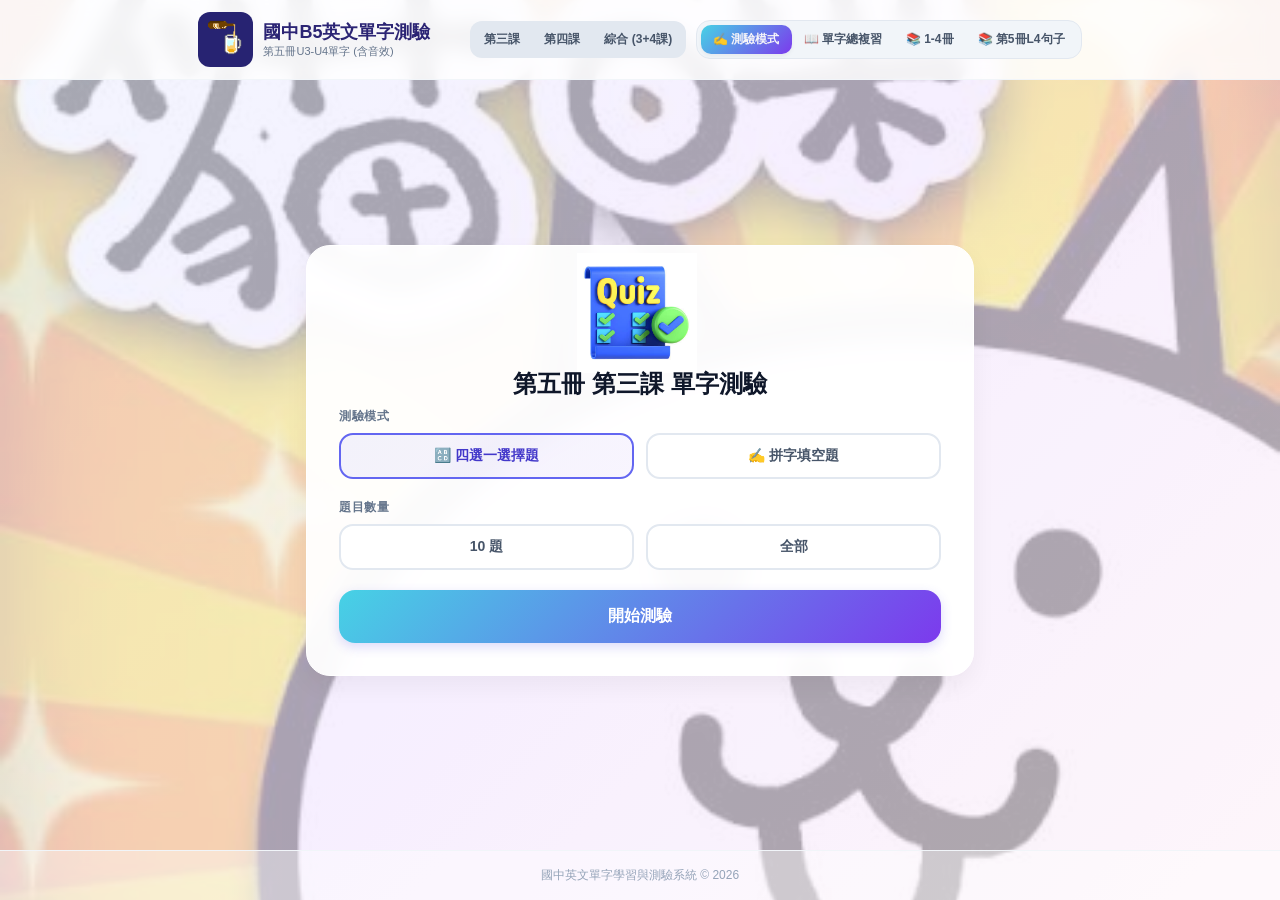
==== commit 2b218ee1: "增加第五冊第四課劃記句測驗" ====
--- a/index.html
+++ b/index.html
@@ -33,6 +33,7 @@
                     <button onclick="switchTab('quiz')" id="tab-quiz" class="tab-btn active">✍️ 測驗模式</button>
                     <button onclick="switchTab('review')" id="tab-review" class="tab-btn">📖 單字總複習</button>
                     <button onclick="location.href='index_whole.html'" class="tab-btn">📚 1-4冊</button>
+                    <button onclick="location.href='B5L4-sentences.html'" class="tab-btn">📚 第5冊L4句子</button>
                    
                 </div>
             </div>
@@ -125,7 +126,7 @@
         </div>
 
         <div id="section-review" class="card hidden">
-            <h2 id="review-title" style="margin-bottom:4px; text-align:left;">第五冊第一課單字總複習</h2>
+            <h2 id="review-title" style="margin-bottom:4px; text-align:left;">第五冊 單字複習</h2>
             <!-- <p class="desc" style="text-align:left; margin-bottom:16px;">完整收錄本課核心單字，可透過搜尋欄快速查找。</p> -->
             <input type="text" id="vocab-search" oninput="filterVocabList()" placeholder="搜尋英文單字或中文意思..." class="search-input">
             
@@ -152,6 +153,22 @@
     <script src="juniorB5.js"></script>
 
     <script>
+// 單字發音函式 (使用瀏覽器內建語音合成)
+function speakWord(text) {
+    if ('speechSynthesis' in window) {
+        // 取消先前尚未播完的語音，避免快速滑過時重疊雜亂
+        window.speechSynthesis.cancel(); 
+
+        const utterance = new SpeechSynthesisUtterance(text);
+        utterance.lang = 'en-US'; // 設定美式英語發音 (若想聽英音可改 'en-GB')
+        utterance.rate = 0.9;     // 稍微放慢一點點語速，讓學生聽得更清楚
+        
+        window.speechSynthesis.speak(utterance);
+    }
+}
+
+
+
         // --- 音效工具 (Web Audio API) ---
         let audioCtx = null;
 
@@ -296,11 +313,17 @@
             const tbody = document.getElementById('vocab-table-body');
             tbody.innerHTML = '';
             data.forEach(item => {
-                const tr = document.createElement('tr');
+                const tr =   document.createElement('tr');
                 tr.innerHTML = `
-                    <td style="font-weight:700; color:#4338ca;">${item.word}</td>
-                    <td style="font-family:monospace; color:#64748b; font-size:12px;">${item.phonetic}</td>
-                    <td>${item.meaning}</td>
+                   <td style="font-weight:700; color:#4338ca;">
+                <span class="word-speaker" 
+                      onmouseenter="speakWord('${item.word}')" 
+                      onclick="speakWord('${item.word}')">
+                    ${item.word} 🔊 
+                </span>
+            </td>
+            <td style="font-family:monospace; color:#64748b; font-size:12px;">${item.phonetic}</td>
+            <td>${item.meaning}</td>
                 `;
                 tbody.appendChild(tr);
             });
--- a/style5.css
+++ b/style5.css
@@ -150,4 +150,22 @@
     object-fit: contain;
     vertical-align: middle;
     margin-right: 6px;
+}
+
+
+/* 單字發音互動樣式 */
+.word-speaker {
+    cursor: pointer;
+    display: inline-flex;
+    align-items: center;
+    gap: 4px;
+    padding: 2px 6px;
+    border-radius: 6px;
+    transition: all 0.2s ease;
+}
+
+.word-speaker:hover {
+    background-color: #e0e7ff;
+    color: #3730a3;
+    transform: scale(1.03);
 }
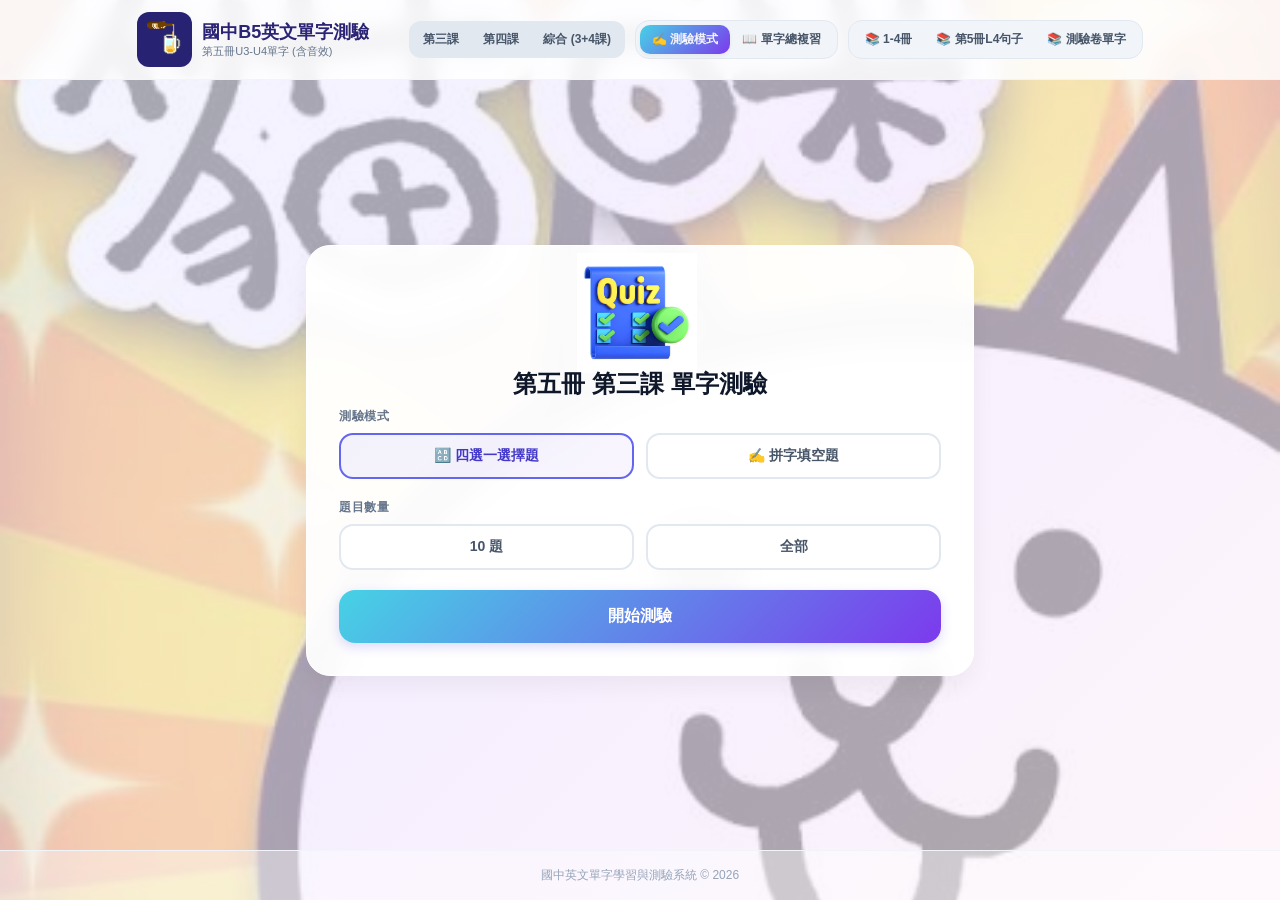
==== commit fe3c9c77: "增加考試不懂的單字區" ====
--- a/index.html
+++ b/index.html
@@ -32,9 +32,15 @@
                 <div class="tabs">
                     <button onclick="switchTab('quiz')" id="tab-quiz" class="tab-btn active">✍️ 測驗模式</button>
                     <button onclick="switchTab('review')" id="tab-review" class="tab-btn">📖 單字總複習</button>
+                    
+                   
+                </div>
+
+                <div class="tabs">
                     <button onclick="location.href='index_whole.html'" class="tab-btn">📚 1-4冊</button>
                     <button onclick="location.href='B5L4-sentences.html'" class="tab-btn">📚 第5冊L4句子</button>
-                   
+                    <button onclick="location.href='TestPaperWords.html'" class="tab-btn">📚 測驗卷單字</button>
+
                 </div>
             </div>
         </div>
